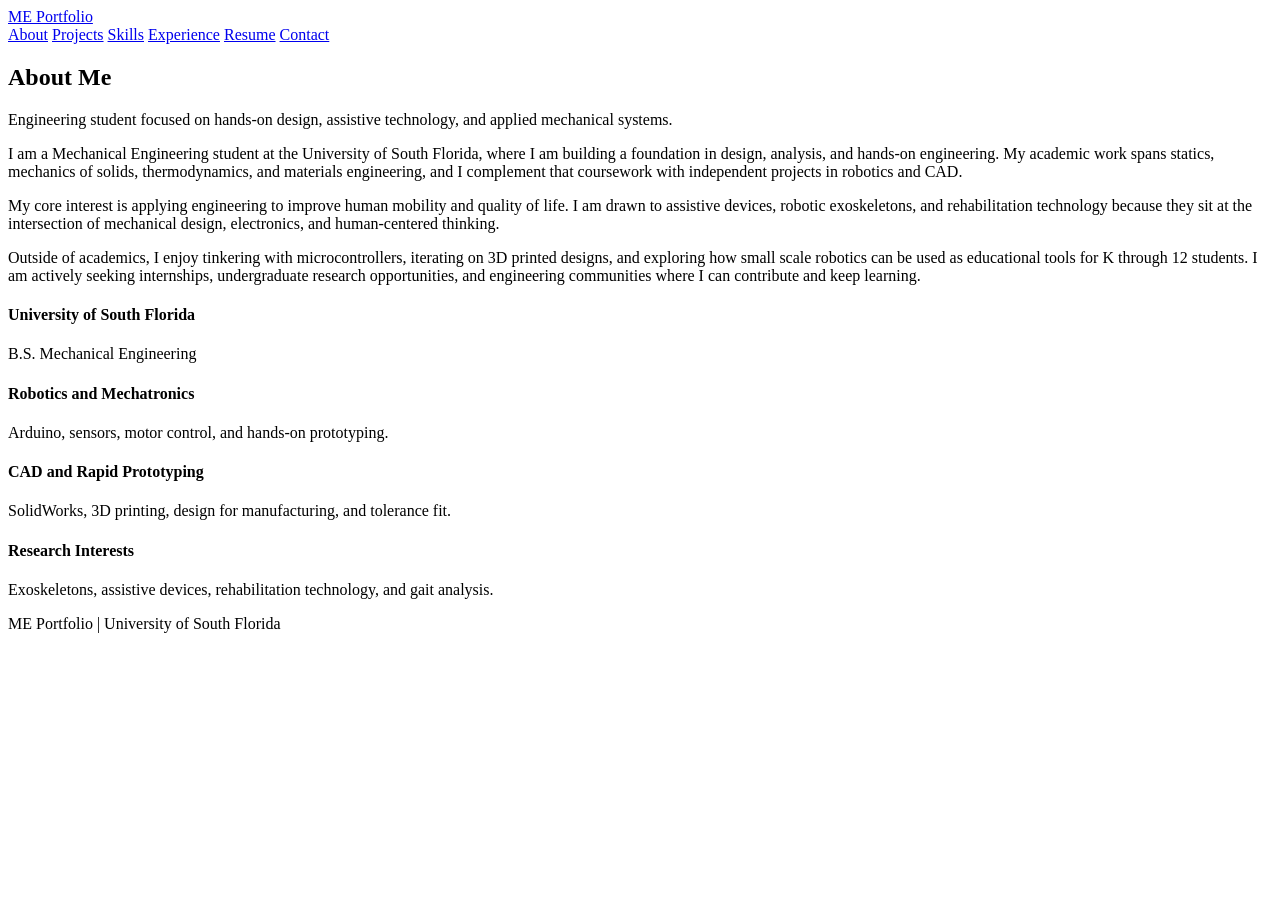
==== about.html @ acf6654f "Create About page for ME Portfolio This file contains the structure and content for the About page o" ====
<!doctype html>
<html lang="en">
<head>
  <title>About | ME Portfolio</title>
  <link rel="preconnect" href="https://fonts.googleapis.com">
  <link rel="preconnect" href="https://fonts.gstatic.com" crossorigin>
  <link href="https://fonts.googleapis.com/css2?family=Nunito:wght@400;600;700;800;900&family=DM+Sans:wght@300;400;500;600&family=JetBrains+Mono:wght@400;500&display=swap" rel="stylesheet">
  <link rel="stylesheet" href="style.css">
</head>

<body>
  <header class="navbar">
    <div class="container nav-inner">
      <a href="index.html" class="logo">ME Portfolio</a>
      <nav class="nav-links">
        <a href="about.html">About</a>
        <a href="projects.html">Projects</a>
        <a href="skills.html">Skills</a>
        <a href="experience.html">Experience</a>
        <a href="resume.html">Resume</a>
        <a href="contact.html">Contact</a>
      </nav>
    </div>
  </header>

  <main class="container">
    <section class="page-section">
      <div class="section-label"></div>
      <h1 class="page-title">About Me</h1>
      <p class="page-intro">
        Engineering student focused on hands-on design, assistive technology, and applied mechanical systems.
      </p>

      <div class="grid grid-2">
        <div class="about-text">
          <p>
            I am a Mechanical Engineering student at the University of South Florida, where I am building a foundation
            in design, analysis, and hands-on engineering. My academic work spans statics, mechanics of solids,
            thermodynamics, and materials engineering, and I complement that coursework with independent projects in
            robotics and CAD.
          </p>

          <p>
            My core interest is applying engineering to improve human mobility and quality of life. I am drawn to
            assistive devices, robotic exoskeletons, and rehabilitation technology because they sit at the intersection
            of mechanical design, electronics, and human-centered thinking.
          </p>

          <p>
            Outside of academics, I enjoy tinkering with microcontrollers, iterating on 3D printed designs, and exploring
            how small scale robotics can be used as educational tools for K through 12 students. I am actively seeking
            internships, undergraduate research opportunities, and engineering communities where I can contribute and
            keep learning.
          </p>
        </div>

        <div class="grid">
          <div class="mini-card">
            <h4>University of South Florida</h4>
            <p>B.S. Mechanical Engineering</p>
          </div>

          <div class="mini-card">
            <h4>Robotics and Mechatronics</h4>
            <p>Arduino, sensors, motor control, and hands-on prototyping.</p>
          </div>

          <div class="mini-card">
            <h4>CAD and Rapid Prototyping</h4>
            <p>SolidWorks, 3D printing, design for manufacturing, and tolerance fit.</p>
          </div>

          <div class="mini-card">
            <h4>Research Interests</h4>
            <p>Exoskeletons, assistive devices, rehabilitation technology, and gait analysis.</p>
          </div>
        </div>
      </div>
    </section>
  </main>

  <footer>
    <p>ME Portfolio | University of South Florida</p>
  </footer>
</body>
</html>
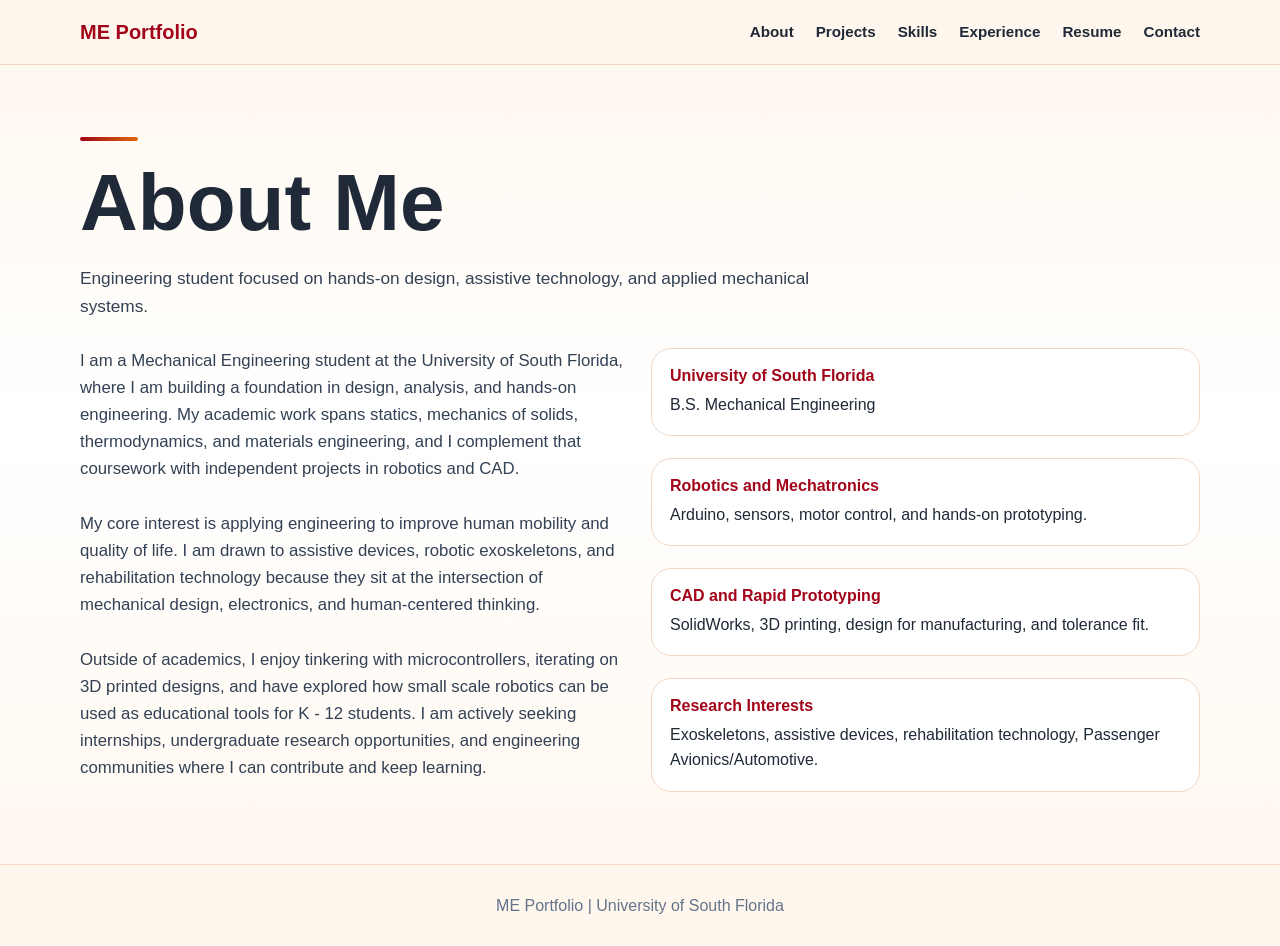
==== commit db397c6e: "Update about.html" ====
--- a/about.html
+++ b/about.html
@@ -47,8 +47,8 @@
           </p>
 
           <p>
-            Outside of academics, I enjoy tinkering with microcontrollers, iterating on 3D printed designs, and exploring
-            how small scale robotics can be used as educational tools for K through 12 students. I am actively seeking
+            Outside of academics, I enjoy tinkering with microcontrollers, iterating on 3D printed designs, and have explored
+            how small scale robotics can be used as educational tools for K - 12 students. I am actively seeking
             internships, undergraduate research opportunities, and engineering communities where I can contribute and
             keep learning.
           </p>
@@ -72,7 +72,7 @@
 
           <div class="mini-card">
             <h4>Research Interests</h4>
-            <p>Exoskeletons, assistive devices, rehabilitation technology, and gait analysis.</p>
+            <p>Exoskeletons, assistive devices, rehabilitation technology, Passenger Avionics/Automotive.</p>
           </div>
         </div>
       </div>
--- a/style.css
+++ b/style.css
@@ -0,0 +1,353 @@
+:root {
+  --red: #a20519;
+  --orange: #de6907;
+  --dark: #1f2937;
+  --muted: #64748b;
+  --light: #fff7ed;
+  --card: #ffffff;
+  --border: #f1d6c4;
+}
+
+* {
+  box-sizing: border-box;
+  margin: 0;
+  padding: 0;
+}
+
+body {
+  font-family: "DM Sans", sans-serif;
+  background: linear-gradient(180deg, #fff7ed 0%, #ffffff 45%, #fff7ed 100%);
+  color: var(--dark);
+  line-height: 1.6;
+}
+
+h1, h2, h3, h4 {
+  font-family: "Nunito", sans-serif;
+  font-weight: 800;
+  line-height: 1.15;
+}
+
+a {
+  color: inherit;
+  text-decoration: none;
+}
+
+.container {
+  width: min(1120px, 92%);
+  margin: 0 auto;
+}
+
+.navbar {
+  position: sticky;
+  top: 0;
+  z-index: 10;
+  background: rgba(255, 247, 237, 0.92);
+  backdrop-filter: blur(12px);
+  border-bottom: 1px solid var(--border);
+}
+
+.nav-inner {
+  display: flex;
+  justify-content: space-between;
+  align-items: center;
+  padding: 16px 0;
+}
+
+.logo {
+  font-family: "Nunito", sans-serif;
+  font-weight: 900;
+  font-size: 1.25rem;
+  color: var(--red);
+}
+
+.nav-links {
+  display: flex;
+  gap: 22px;
+  flex-wrap: wrap;
+  font-family: "Nunito", sans-serif;
+  font-weight: 700;
+  font-size: 0.95rem;
+}
+
+.nav-links a:hover {
+  color: var(--red);
+}
+
+.hero {
+  padding: 92px 0 76px;
+  display: grid;
+  grid-template-columns: 1.2fr 0.8fr;
+  gap: 48px;
+  align-items: center;
+}
+
+.page-section {
+  padding: 72px 0;
+}
+
+.eyebrow {
+  display: inline-block;
+  font-family: "JetBrains Mono", monospace;
+  font-size: 0.8rem;
+  font-weight: 500;
+  color: var(--red);
+  background: #ffeade;
+  border: 1px solid var(--border);
+  padding: 7px 12px;
+  border-radius: 999px;
+  margin-bottom: 18px;
+}
+
+.hero h1,
+.page-title {
+  font-size: clamp(2.7rem, 7vw, 5rem);
+  margin-bottom: 16px;
+}
+
+.gradient-text {
+  background: linear-gradient(135deg, var(--red), #b12a18, #c04116, var(--orange));
+  background-clip: text;
+  -webkit-background-clip: text;
+  color: transparent;
+}
+
+.hero-subtitle {
+  font-family: "Nunito", sans-serif;
+  font-size: 1.25rem;
+  font-weight: 700;
+  color: var(--muted);
+  margin-bottom: 20px;
+}
+
+.hero-text,
+.page-intro {
+  font-size: 1.08rem;
+  max-width: 760px;
+  color: #334155;
+  margin-bottom: 28px;
+}
+
+.button-row {
+  display: flex;
+  flex-wrap: wrap;
+  gap: 12px;
+}
+
+.button {
+  display: inline-flex;
+  align-items: center;
+  justify-content: center;
+  padding: 13px 20px;
+  border-radius: 999px;
+  font-family: "Nunito", sans-serif;
+  font-weight: 800;
+  border: 2px solid transparent;
+  transition: 0.2s ease;
+}
+
+.button-primary {
+  background: linear-gradient(135deg, var(--red), var(--orange));
+  color: white;
+  box-shadow: 0 10px 24px rgba(162, 5, 25, 0.18);
+}
+
+.button-outline {
+  color: var(--red);
+  border-color: var(--red);
+  background: white;
+}
+
+.button:hover {
+  transform: translateY(-2px);
+}
+
+.profile-card {
+  background: white;
+  border: 1px solid var(--border);
+  border-radius: 32px;
+  padding: 30px;
+  box-shadow: 0 18px 50px rgba(162, 5, 25, 0.12);
+}
+
+.profile-circle {
+  width: 220px;
+  height: 220px;
+  margin: 0 auto 20px;
+  border-radius: 50%;
+  background: linear-gradient(135deg, #ffeade, #ffffff);
+  border: 8px solid #fff1e6;
+  display: flex;
+  align-items: center;
+  justify-content: center;
+  font-family: "Nunito", sans-serif;
+  font-size: 4rem;
+  font-weight: 900;
+  color: var(--red);
+}
+
+.profile-card p {
+  text-align: center;
+  color: var(--muted);
+  font-weight: 600;
+}
+
+.section-label {
+  width: 58px;
+  height: 4px;
+  border-radius: 999px;
+  background: linear-gradient(90deg, var(--red), var(--orange));
+  margin-bottom: 16px;
+}
+
+.grid {
+  display: grid;
+  gap: 22px;
+}
+
+.grid-2 {
+  grid-template-columns: repeat(2, 1fr);
+}
+
+.grid-3 {
+  grid-template-columns: repeat(3, 1fr);
+}
+
+.card {
+  background: var(--card);
+  border: 1px solid var(--border);
+  border-radius: 24px;
+  padding: 24px;
+  box-shadow: 0 10px 30px rgba(15, 23, 42, 0.05);
+  transition: 0.22s ease;
+}
+
+.card:hover {
+  transform: translateY(-5px);
+  box-shadow: 0 18px 42px rgba(162, 5, 25, 0.12);
+}
+
+.card h3 {
+  font-size: 1.3rem;
+  margin-bottom: 10px;
+}
+
+.card p {
+  color: #475569;
+}
+
+.tag-row {
+  display: flex;
+  flex-wrap: wrap;
+  gap: 8px;
+  margin-top: 16px;
+}
+
+.tag {
+  font-family: "JetBrains Mono", monospace;
+  font-size: 0.75rem;
+  color: #6c1700;
+  background: #ffeade;
+  border: 1px solid var(--border);
+  padding: 5px 9px;
+  border-radius: 999px;
+}
+
+.about-text {
+  display: grid;
+  gap: 18px;
+  color: #334155;
+  font-size: 1.05rem;
+}
+
+.mini-card {
+  background: white;
+  border: 1px solid var(--border);
+  border-radius: 20px;
+  padding: 18px;
+}
+
+.mini-card h4 {
+  color: var(--red);
+  margin-bottom: 6px;
+}
+
+.timeline {
+  display: grid;
+  gap: 18px;
+}
+
+.timeline-item {
+  background: white;
+  border-left: 5px solid var(--red);
+  border-radius: 18px;
+  padding: 20px;
+  box-shadow: 0 8px 24px rgba(15, 23, 42, 0.05);
+}
+
+.timeline-item h3 {
+  margin-bottom: 6px;
+}
+
+.timeline-item .period {
+  font-family: "JetBrains Mono", monospace;
+  font-size: 0.82rem;
+  color: var(--orange);
+  margin-bottom: 10px;
+}
+
+.contact-box {
+  background: linear-gradient(135deg, var(--red), var(--orange));
+  color: white;
+  border-radius: 30px;
+  padding: 34px;
+  display: grid;
+  gap: 18px;
+}
+
+.contact-box h2 {
+  color: white;
+}
+
+.contact-links {
+  display: flex;
+  flex-wrap: wrap;
+  gap: 12px;
+}
+
+.contact-links a {
+  background: rgba(255,255,255,0.16);
+  border: 1px solid rgba(255,255,255,0.28);
+  padding: 11px 15px;
+  border-radius: 999px;
+  font-weight: 700;
+}
+
+footer {
+  padding: 28px 0;
+  border-top: 1px solid var(--border);
+  text-align: center;
+  color: var(--muted);
+  background: #fff7ed;
+}
+
+@media (max-width: 850px) {
+  .hero,
+  .grid-2,
+  .grid-3 {
+    grid-template-columns: 1fr;
+  }
+
+  .hero {
+    padding-top: 62px;
+  }
+
+  .nav-inner {
+    align-items: flex-start;
+    gap: 12px;
+    flex-direction: column;
+  }
+
+  .nav-links {
+    gap: 12px;
+  }
+}
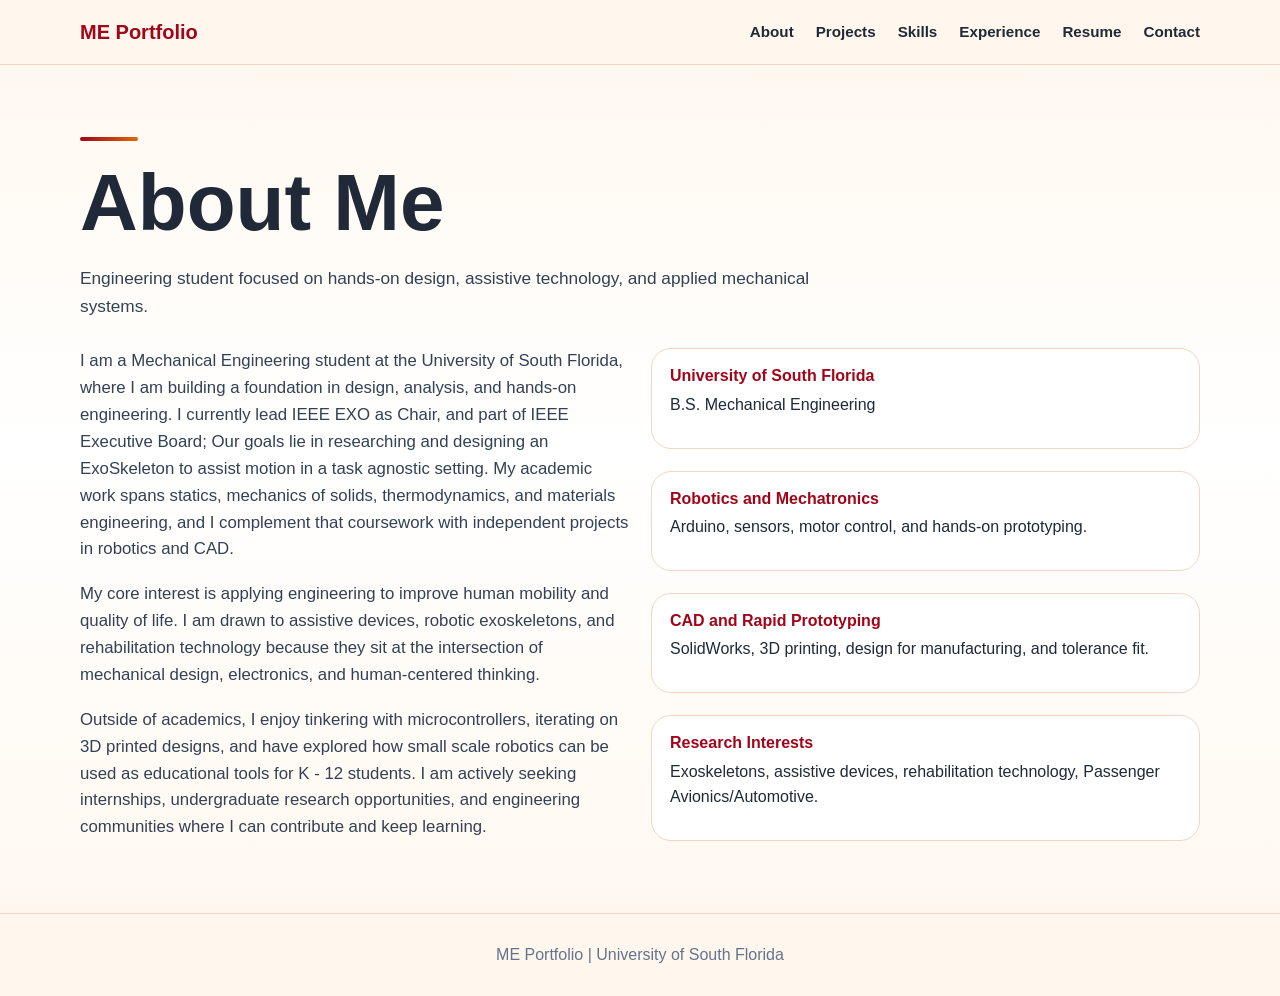
==== commit 6476324b: "Revise title and enhance about section content Updated the title and added details about leadership " ====
--- a/about.html
+++ b/about.html
@@ -1,7 +1,7 @@
 <!doctype html>
 <html lang="en">
 <head>
-  <title>About | ME Portfolio</title>
+  <title>About | Gustavo's Portfolio</title>
   <link rel="preconnect" href="https://fonts.googleapis.com">
   <link rel="preconnect" href="https://fonts.gstatic.com" crossorigin>
   <link href="https://fonts.googleapis.com/css2?family=Nunito:wght@400;600;700;800;900&family=DM+Sans:wght@300;400;500;600&family=JetBrains+Mono:wght@400;500&display=swap" rel="stylesheet">
@@ -35,7 +35,9 @@
         <div class="about-text">
           <p>
             I am a Mechanical Engineering student at the University of South Florida, where I am building a foundation
-            in design, analysis, and hands-on engineering. My academic work spans statics, mechanics of solids,
+            in design, analysis, and hands-on engineering. I currently lead IEEE EXO as Chair, and part of IEEE Executive Board;
+            Our goals lie in researching and designing an ExoSkeleton to assist motion in a task agnostic setting.
+            My academic work spans statics, mechanics of solids,
             thermodynamics, and materials engineering, and I complement that coursework with independent projects in
             robotics and CAD.
           </p>
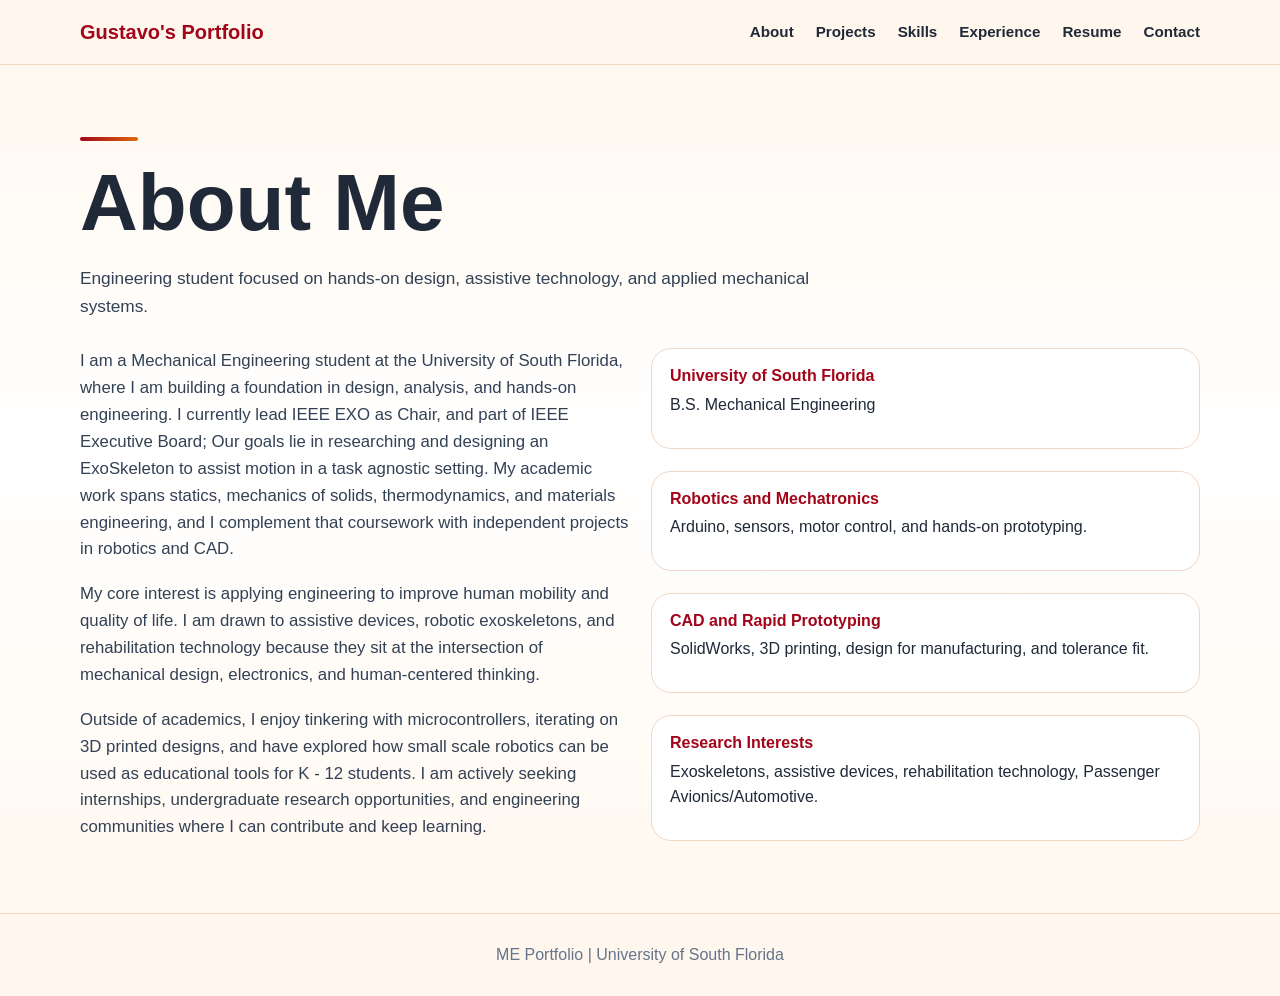
==== commit e7e77e47: "Update logo text in about.html" ====
--- a/about.html
+++ b/about.html
@@ -11,7 +11,7 @@
 <body>
   <header class="navbar">
     <div class="container nav-inner">
-      <a href="index.html" class="logo">ME Portfolio</a>
+      <a href="index.html" class="logo">Gustavo's Portfolio</a>
       <nav class="nav-links">
         <a href="about.html">About</a>
         <a href="projects.html">Projects</a>
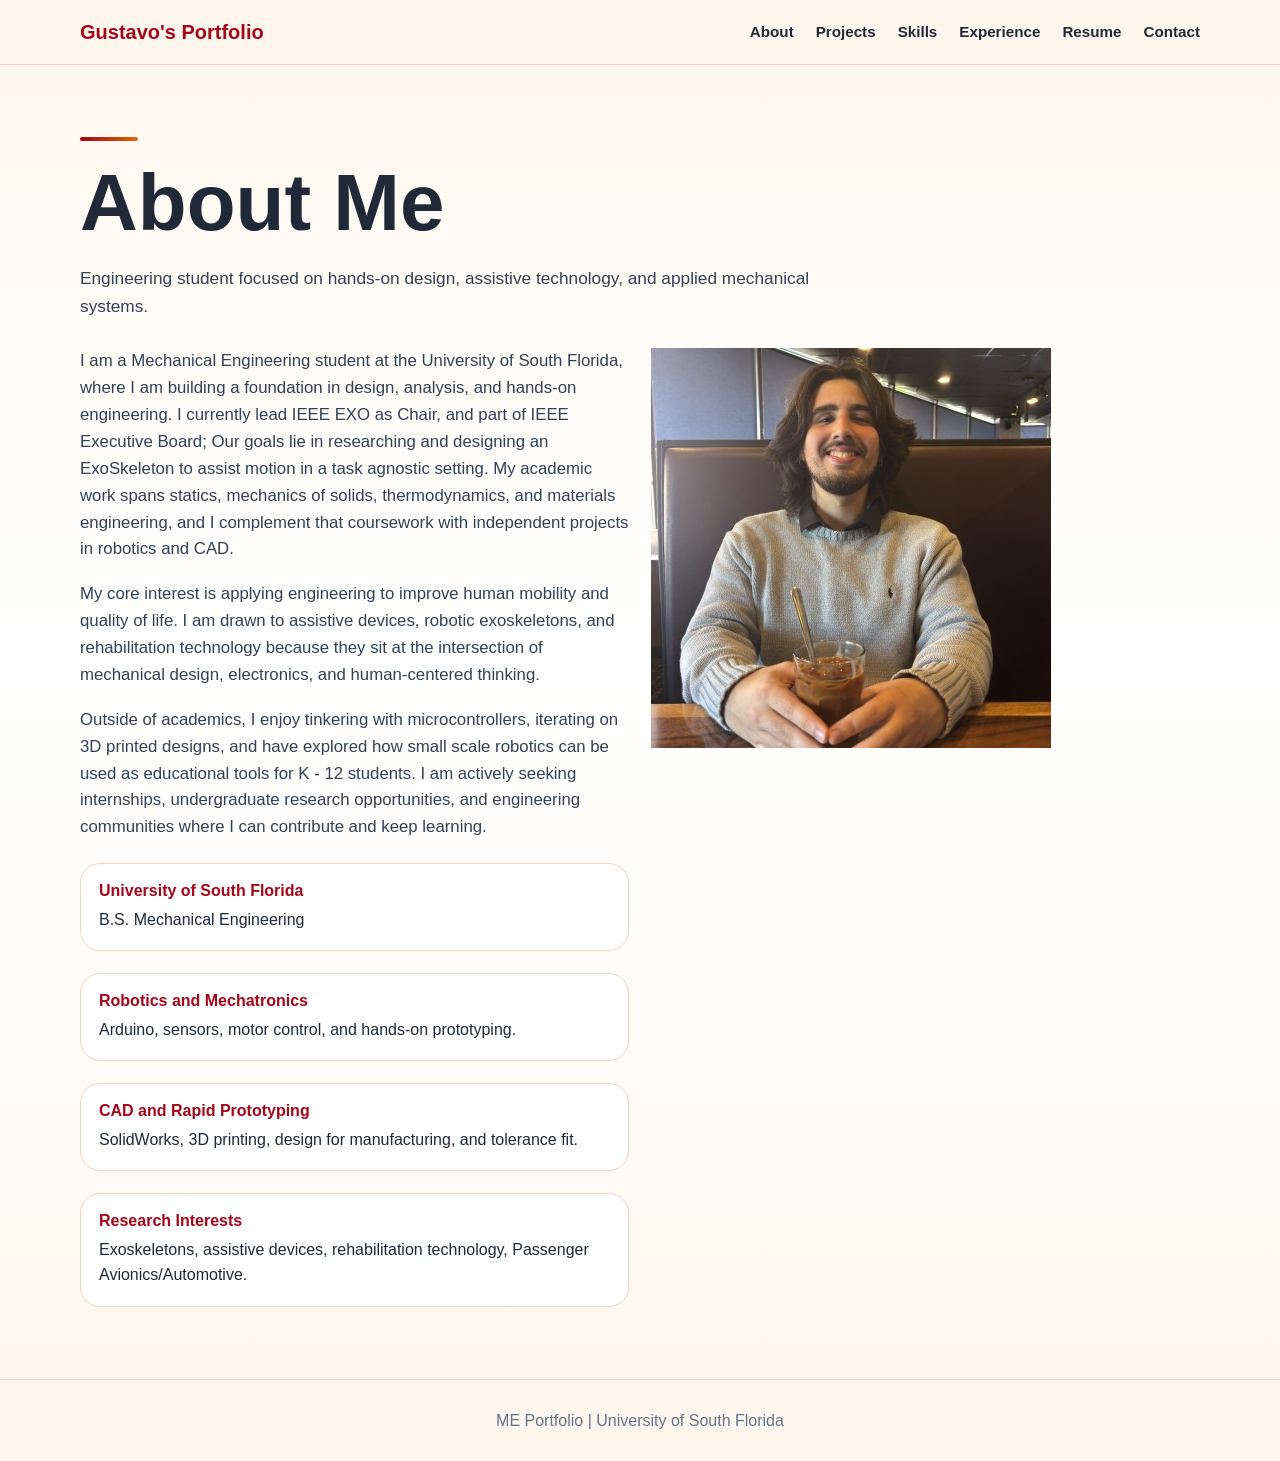
==== commit 76c03dfc: "Add image to about section" ====
--- a/about.html
+++ b/about.html
@@ -55,6 +55,9 @@
             keep learning.
           </p>
         </div>
+        <div class="about-image-card">
+  <img src="1762974954245.jpg" alt="This is I!! Gustavo Rodriguez" class="about-image">
+</div>
 
         <div class="grid">
           <div class="mini-card">
